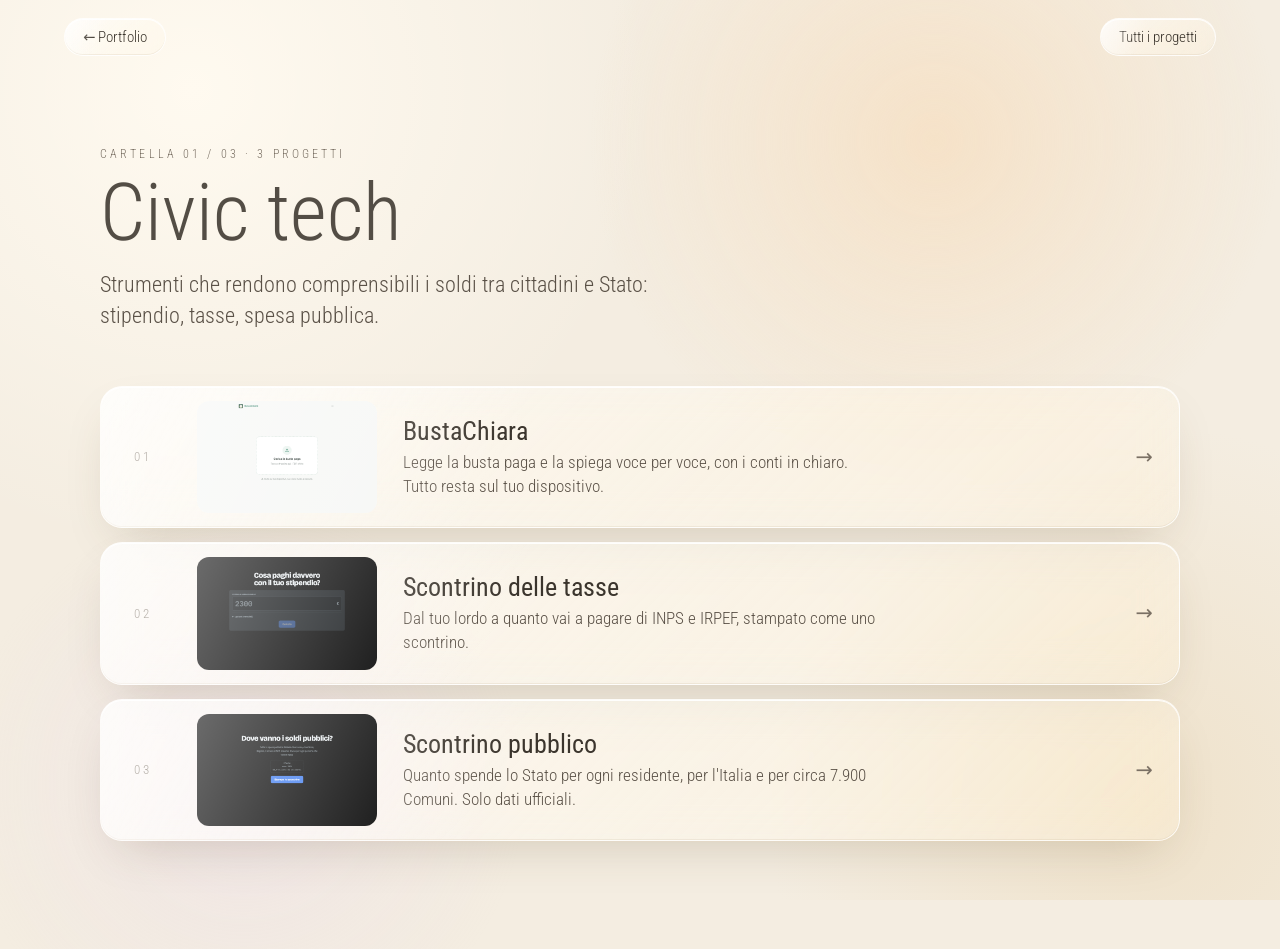
==== cartella.html @ c2b84fd1 "Portfolio con le cartelle e il nuovo finale Co-Authored-By: Claude Opus 5.5 <noreply@anthropic.com>" ====
<!doctype html>
<html lang="it">
<head>
<meta charset="utf-8">
<meta name="viewport" content="width=device-width, initial-scale=1">
<title>Cartella — Marvin Bonazzo</title>
<link rel="preconnect" href="https://fonts.googleapis.com">
<link rel="preconnect" href="https://fonts.gstatic.com" crossorigin>
<link href="https://fonts.googleapis.com/css2?family=Roboto+Condensed:wght@300;400&display=swap" rel="stylesheet">
<link rel="stylesheet" href="assets/style.css">
<script src="assets/transition.js"></script>
<style>
  header { padding: 8vh 0 6vh; }
  header p.lead { margin-top: 16px; font-size: clamp(1.1rem, 2vw, 1.35rem); line-height: 1.45; color: var(--ink-mid); max-width: 52ch; }
  .list { padding-bottom: 12vh; }
  header h1 { font-weight: 300; font-size: clamp(2.6rem, 7vw, 5rem); line-height: 1; margin-top: 12px; color: rgba(59,53,45,.88); }
  .list { list-style: none; display: grid; gap: 14px; }
  .group { display: grid; gap: 14px; padding-bottom: 8vh; }
  .group-head { display: grid; gap: 6px; padding: 0 6px 4px; }
  .group-head h2 { font-weight: 400; font-size: 1.05rem; letter-spacing: .2em; text-transform: uppercase; color: var(--ink-soft); }
  .group-head p { color: var(--ink-mid); font-size: 1.05rem; max-width: 60ch; }
  .item a {
    display: grid; grid-template-columns: 56px 180px 1fr auto; gap: 26px; align-items: center;
    padding: 14px 26px 14px 14px; border-radius: 22px; text-decoration: none; transition: transform .25s;
  }
  .item a:hover { transform: translateX(6px); }
  .item .num { font-size: .8rem; letter-spacing: .2em; color: var(--ink-soft); text-align: center; }
  .item img { width: 180px; aspect-ratio: 16/10; object-fit: cover; object-position: top; border-radius: 12px; }
  .item h2 { font-weight: 400; font-size: 1.6rem; }
  .item p { margin-top: 4px; color: var(--ink-mid); font-size: 1.05rem; line-height: 1.45; max-width: 60ch; }
  .item .go { font-size: 1.3rem; color: var(--ink-soft); }
  @media (max-width: 760px) {
    .group { display: grid; gap: 14px; padding-bottom: 8vh; }
  .group-head { display: grid; gap: 6px; padding: 0 6px 4px; }
  .group-head h2 { font-weight: 400; font-size: 1.05rem; letter-spacing: .2em; text-transform: uppercase; color: var(--ink-soft); }
  .group-head p { color: var(--ink-mid); font-size: 1.05rem; max-width: 60ch; }
  .item a { grid-template-columns: 96px 1fr; gap: 16px; padding: 10px 16px 10px 10px; }
    .item .num, .item .go { display: none; }
    .item img { width: 96px; aspect-ratio: 1; border-radius: 10px; }
    .item h2 { font-size: 1.25rem; }
    .item p { font-size: .95rem; }
  }
</style>
</head>
<body>
<div class="blob a"></div><div class="blob b"></div>

<nav class="topbar">
  <a class="pill glass" href="./#hwrap">← Portfolio</a>
  <a class="pill glass" href="progetti.html">Tutti i progetti</a>
</nav>

<main class="wrap">
  <header id="head"></header>
  <ul class="list" id="list"></ul>
</main>

<script src="assets/projects.js"></script>
<script>
  const esc = s => String(s).replace(/[&<>"]/g, c => ({ '&': '&amp;', '<': '&lt;', '>': '&gt;', '"': '&quot;' }[c]));
  const keys = Object.keys(window.CATEGORIES);
  const key = keys.includes(location.hash.slice(1)) ? location.hash.slice(1) : keys[0];
  const c = window.CATEGORIES[key];
  const items = window.PROJECTS.filter(p => p.category === key);
  document.title = `${c.name} — Marvin Bonazzo`;
  document.getElementById('head').innerHTML = `
    <div class="eyebrow">Cartella ${String(keys.indexOf(key) + 1).padStart(2, '0')} / ${String(keys.length).padStart(2, '0')} · ${items.length} ${items.length > 1 ? 'progetti' : 'progetto'}</div>
    <h1>${esc(c.name)}</h1>
    <p class="lead">${esc(c.text)}</p>`;
  document.getElementById('list').innerHTML = items.map((p, i) => `
    <li class="item"><a class="glass" href="progetto.html#${p.slug}">
      <span class="num">${String(i + 1).padStart(2, '0')}</span>
      <img src="${p.cover}" alt="" loading="lazy">
      <div><h2>${esc(p.name)}</h2><p>${esc(p.short)}</p></div>
      <span class="go">→</span>
    </a></li>`).join('');
  addEventListener('hashchange', () => location.reload());
</script>
</body>
</html>
---- assets/style.css ----
/* Shared base: cream + glossy glass. Used by progetto.html and progetti.html */
:root {
  --cream: #f4ede1;
  --ink: #3b352d;
  --ink-mid: #5a5147;
  --ink-soft: #7a7064;
  --glass: rgba(255, 252, 245, 0.42);
  --glass-edge: rgba(255, 255, 255, 0.75);
  --line: rgba(122, 104, 80, 0.3);
}
* { box-sizing: border-box; margin: 0; padding: 0; }
body {
  font-family: "Roboto Condensed", system-ui, sans-serif;
  font-weight: 300;
  color: var(--ink);
  background: var(--cream);
  min-height: 100vh;
  overflow-x: hidden;
}
/* page background on its own fixed layer: no repaint while scrolling */
body::before {
  content: ""; position: fixed; inset: 0; z-index: -2; pointer-events: none;
  background:
    radial-gradient(60vw 60vw at 15% 10%, #fffaf0 0%, transparent 60%),
    radial-gradient(50vw 50vw at 90% 90%, #efe2cb 0%, transparent 60%),
    var(--cream);
  will-change: transform;
}
a { color: inherit; }
img { max-width: 100%; display: block; }

/* soft colour patches drawn as gradients (no blur filter to composite while scrolling) */
.blob { position: fixed; border-radius: 50%; z-index: -1; pointer-events: none; }
.blob.a { width: 56vw; height: 56vw; top: -17vw; right: -1vw; background: radial-gradient(circle, rgba(247,217,180,.55) 0%, rgba(247,217,180,.25) 35%, rgba(247,217,180,0) 68%); }
.blob.b { width: 46vw; height: 46vw; bottom: -14vw; left: -4vw; background: radial-gradient(circle, rgba(232,214,240,.35) 0%, rgba(232,214,240,.15) 35%, rgba(232,214,240,0) 68%); }

.glass {
  background: linear-gradient(135deg, rgba(255,255,255,.62), var(--glass) 55%, rgba(255,248,235,.30));
  backdrop-filter: blur(18px) saturate(140%);
  -webkit-backdrop-filter: blur(18px) saturate(140%);
  border: 1px solid var(--glass-edge);
  box-shadow: inset 0 1px 0 rgba(255,255,255,.9), inset 0 -1px 0 rgba(200,180,150,.2), 0 20px 50px -20px rgba(90,70,40,.25);
  position: relative;
  overflow: hidden;
}
.glass::before {
  content: ""; position: absolute; inset: 0;
  background: linear-gradient(115deg, rgba(255,255,255,.55) 0%, rgba(255,255,255,0) 38%);
  pointer-events: none;
}

.topbar {
  position: sticky; top: 0; z-index: 10;
  display: flex; justify-content: space-between; align-items: center;
  padding: 18px max(16px, 5vw);
}
.pill {
  display: inline-flex; align-items: center; gap: 8px;
  padding: 9px 18px; border-radius: 999px; text-decoration: none; font-size: .92rem;
  color: var(--ink); transition: background .2s;
}
.pill:hover { background: rgba(255,255,255,.8); }

.wrap { width: min(1080px, 100% - 32px); margin: 0 auto; }
.eyebrow { font-size: .78rem; letter-spacing: .25em; text-transform: uppercase; color: var(--ink-soft); }

/* opening titles: rise into focus (case studies) */
html.arrived .intro .eyebrow,
html.arrived .intro h1,
html.arrived .intro .tag { animation: pt-rise 1.1s cubic-bezier(.2,.75,.2,1) both; }
html.arrived .intro .hint { animation: pt-fade .8s ease both; animation-delay: .6s; }
html.arrived .intro .eyebrow { animation-delay: .1s; }
html.arrived .intro h1 { animation-delay: .18s; }
html.arrived .intro .tag { animation-delay: .34s; }
@keyframes pt-rise {
  from { opacity: 0; transform: translateY(28px); filter: blur(8px); }
  to { opacity: 1; transform: none; filter: blur(0); }
}
@keyframes pt-fade { from { opacity: 0; } to { opacity: 1; } }

/* home title: a slow, soft reveal from left to right */
html.arrived .intro h1.reveal {
  -webkit-mask-image: linear-gradient(90deg, #000 0 40%, transparent 60% 100%);
          mask-image: linear-gradient(90deg, #000 0 40%, transparent 60% 100%);
  -webkit-mask-size: 250% 100%; mask-size: 250% 100%;
  -webkit-mask-repeat: no-repeat; mask-repeat: no-repeat;
  animation: pt-reveal 3s cubic-bezier(.4,.15,.3,1) both;
  animation-delay: .15s;
}
html.arrived .intro h1.reveal + .hint { animation-delay: 2.6s; }
@keyframes pt-reveal {
  from { -webkit-mask-position: 100% 0; mask-position: 100% 0; filter: blur(4px); }
  to { -webkit-mask-position: 0 0; mask-position: 0 0; filter: blur(0); }
}
@media (prefers-reduced-motion: reduce) {
  html.arrived .intro * { animation: none !important; -webkit-mask: none !important; mask: none !important; }
}

/* ——— intro + horizontal scroll (shared) ——— */
.intro { height: 100vh; display: grid; place-items: center; text-align: center; padding: 0 16px; position: relative; }
.hint {
  position: absolute; bottom: 36px; left: 50%; transform: translateX(-50%);
  font-size: .85rem; letter-spacing: .25em; text-transform: uppercase; color: var(--ink-soft);
  display: flex; flex-direction: column; align-items: center; gap: 8px;
}
.hint span { display: inline-block; animation: nudge-down 1.8s ease-in-out infinite; }
@keyframes nudge-down { 50% { transform: translateY(7px); } }

.h-wrap { position: relative; }
.h-sticky { position: sticky; top: 0; height: 100vh; overflow: hidden; }
.track { position: absolute; top: 0; left: 0; height: 100%; display: flex; align-items: center; will-change: transform; }
.connector { position: absolute; left: 0; top: 0; height: 100%; pointer-events: none; overflow: visible; z-index: 0; }
.connector path { fill: none; stroke: var(--line); stroke-width: 1.5; stroke-dasharray: 2 7; stroke-linecap: round; }
.connector .fg { stroke: rgba(122, 96, 60, .7); stroke-dasharray: none; }
.connector circle { fill: var(--cream); stroke: rgba(122, 96, 60, .7); stroke-width: 1.5; }
.track > * { position: relative; z-index: 1; flex-shrink: 0; }
.track > .connector { position: absolute; z-index: 0; }
.counter {
  position: fixed; right: 24px; bottom: 22px; font-size: .8rem; letter-spacing: .2em; color: var(--ink-soft);
  padding: 8px 14px; border-radius: 999px; opacity: 0; transition: opacity .4s; z-index: 5;
}
.counter.on { opacity: 1; }
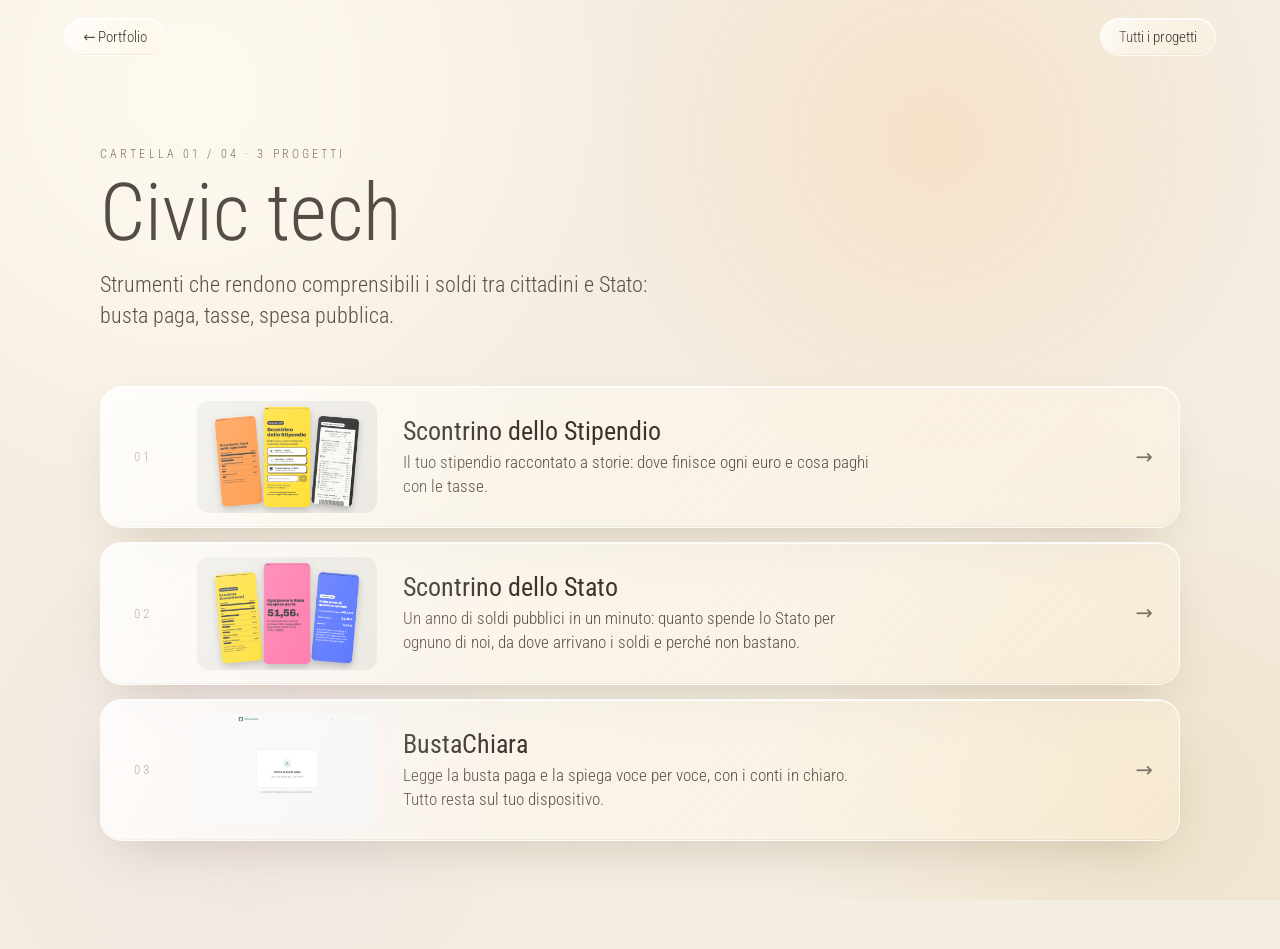
==== commit efa9b01f: "Nuova cartella Studi e riassunti con Happiness in Leadership Co-Authored-By: Claude Opus 5.5 <norepl" ====
--- a/cartella.html
+++ b/cartella.html
@@ -68,11 +68,11 @@
     <h1>${esc(c.name)}</h1>
     <p class="lead">${esc(c.text)}</p>`;
   document.getElementById('list').innerHTML = items.map((p, i) => `
-    <li class="item"><a class="glass" href="progetto.html#${p.slug}">
+    <li class="item"><a class="glass" href="${p.url || `progetto.html#${p.slug}`}"${p.url ? ' target="_blank" rel="noopener"' : ''}>
       <span class="num">${String(i + 1).padStart(2, '0')}</span>
       <img src="${p.cover}" alt="" loading="lazy">
       <div><h2>${esc(p.name)}</h2><p>${esc(p.short)}</p></div>
-      <span class="go">→</span>
+      <span class="go">${p.url ? '↗' : '→'}</span>
     </a></li>`).join('');
   addEventListener('hashchange', () => location.reload());
 </script>
